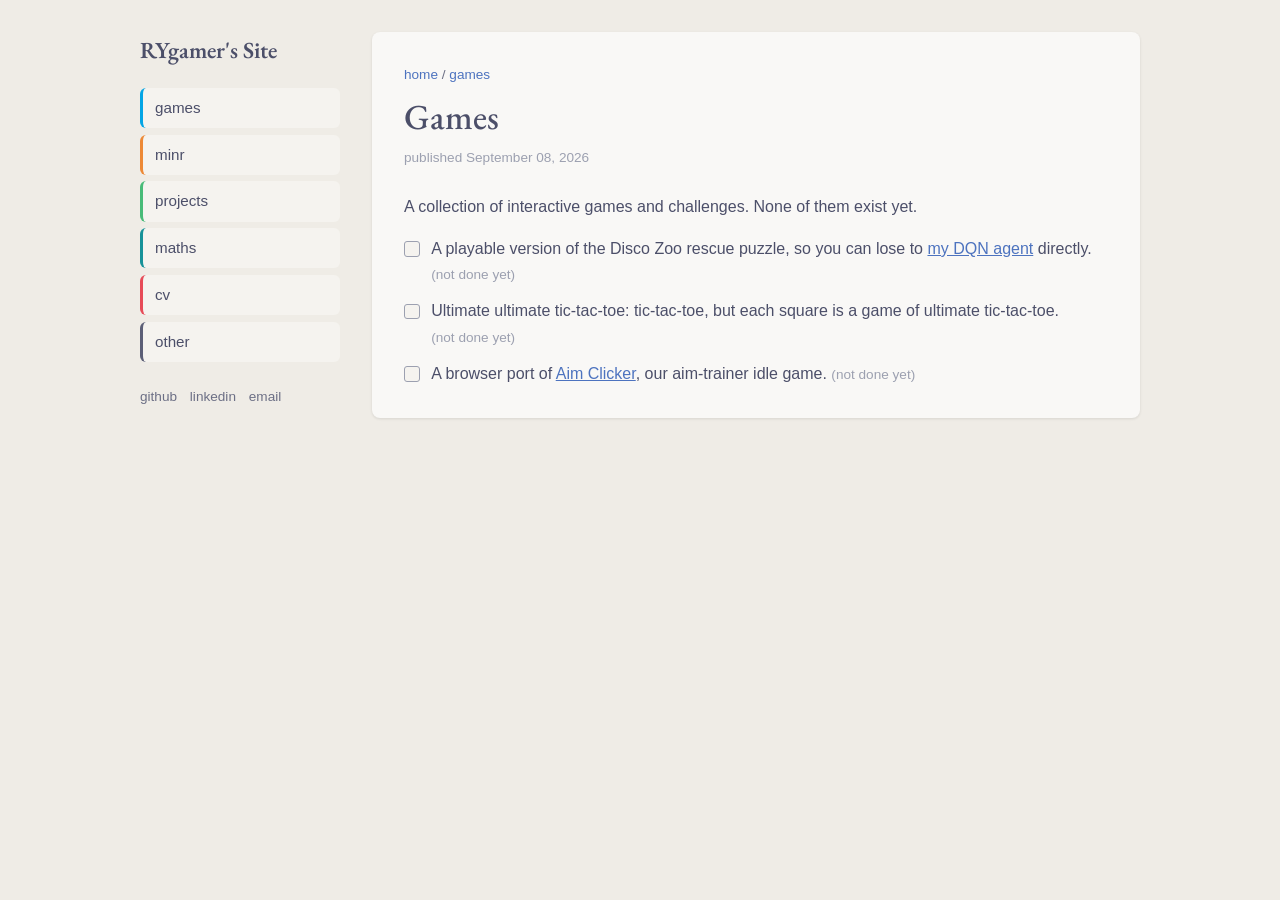
==== games/index.html @ 6bca953f "Restructure the homepage into a sectioned site with everything to-do Replace the portfolio landing p" ====
<!doctype html>
<html lang="en">
  <head>
    <meta charset="UTF-8" />
    <meta name="viewport" content="width=device-width, initial-scale=1.0" />
    <title>Games | RYgamer's Site</title>
    <link rel="icon" href="data:image/svg+xml,%3Csvg xmlns='http://www.w3.org/2000/svg' viewBox='0 0 16 16'%3E%3Crect width='16' height='16' rx='3' fill='%234c4f69'/%3E%3Crect x='3' y='3' width='4.5' height='4.5' fill='%2304a5e5'/%3E%3Crect x='8.5' y='3' width='4.5' height='4.5' fill='%23f7f7f5'/%3E%3Crect x='3' y='8.5' width='4.5' height='4.5' fill='%23f7f7f5'/%3E%3Crect x='8.5' y='8.5' width='4.5' height='4.5' fill='%23ed8936'/%3E%3C/svg%3E" />
    <link rel="preconnect" href="https://fonts.googleapis.com" />
    <link rel="preconnect" href="https://fonts.gstatic.com" crossorigin />
    <link rel="stylesheet" href="https://fonts.googleapis.com/css2?family=EB+Garamond:wght@400;500;600&display=swap" />
    <link rel="stylesheet" href="/site.css" />
  </head>

  <body>
    <div class="layout">
      <div class="sidebar">
        <a href="/" class="site-title">RYgamer's Site</a>
        <nav>
          <ul class="nav-list">
            <li><a href="/games/" class="nav-link" style="border-left: 3px solid var(--blue)">games</a></li>
            <li><a href="/minr/" class="nav-link" style="border-left: 3px solid var(--yellow)">minr</a></li>
            <li><a href="/projects/" class="nav-link" style="border-left: 3px solid var(--lime)">projects</a></li>
            <li><a href="/maths/" class="nav-link" style="border-left: 3px solid var(--teal)">maths</a></li>
            <li><a href="/portfolio/" class="nav-link" style="border-left: 3px solid var(--maroon)">cv</a></li>
            <li><a href="/other/" class="nav-link" style="border-left: 3px solid var(--subtext-b)">other</a></li>
          </ul>
        </nav>
        <div class="social-icons">
          <a href="https://github.com/rysanders18">github</a>
          <a href="https://www.linkedin.com/in/ryansanders18">linkedin</a>
          <a href="mailto:ryanpatrick535@gmail.com">email</a>
        </div>
      </div>

      <main class="main-content">
        <header>
          <div class="path"><a href="/">home</a> <span> / </span><a href="/games/">games</a></div>
          <h1 class="title">Games</h1>
          <div class="metadata"><span>published September 08, 2026</span></div>
        </header>
        <p>A collection of interactive games and challenges. None of them exist yet.</p>
        <ul class="todo-list">
          <li>A playable version of the Disco Zoo rescue puzzle, so you can lose to <a href="https://github.com/rysanders18/disco-zoo-rl">my DQN agent</a> directly. <span class="todo-tag">(not done yet)</span></li>
          <li>Ultimate ultimate tic-tac-toe: tic-tac-toe, but each square is a game of ultimate tic-tac-toe. <span class="todo-tag">(not done yet)</span></li>
          <li>A browser port of <a href="https://github.com/rysanders18/Aim-Clicker">Aim Clicker</a>, our aim-trainer idle game. <span class="todo-tag">(not done yet)</span></li>
        </ul>
      </main>
    </div>
  </body>
</html>
---- site.css ----
/* Site-wide stylesheet for the sectioned site (homepage + section pages).
   The tool pages keep styles.css; /portfolio/ keeps portfolio.css.
   Colors are Catppuccin Latte (MIT). */

:root {
  --purple: #936be5;
  --maroon: #e74b58;
  --yellow: #ed8936;
  --lime: #48bb78;
  --teal: #179299;
  --blue: #04a5e5;
  --text: #4c4f69;
  --link: #4d73bf;
  --subtext-b: #5c5f77;
  --subtext-a: #6c6f85;
  --overlay-a: #9ca0b0;
  --surface-a: #ccd0da;
  --base: hsl(40, 23%, 97%);
  --mantle: hsl(40, 22%, 95%);
  --crust: hsl(40, 21%, 92%);
  --serif: "EB Garamond", Garamond, Georgia, serif;
  --sans: "Lucida Sans", "Lucida Grande", "Lucida Sans Unicode", Geneva,
    Verdana, sans-serif;
  color-scheme: light;
}

* {
  box-sizing: border-box;
}

body {
  margin: 0;
  background: var(--crust);
  color: var(--text);
  font-family: var(--sans);
  font-size: 16px;
  line-height: 1.6;
}

.layout {
  display: flex;
  justify-content: center;
  align-items: flex-start;
  gap: 2rem;
  padding: 2rem 1rem 4rem;
}

/* Sidebar */

.sidebar {
  width: 200px;
  flex-shrink: 0;
  position: sticky;
  top: 2rem;
}

.site-title {
  display: block;
  font-family: var(--serif);
  font-size: 1.44rem;
  font-weight: 600;
  color: var(--text);
  text-decoration: none;
  margin-bottom: 1.2rem;
}

.site-title:hover {
  color: #000;
}

.nav-list {
  list-style: none;
  margin: 0 0 1.5rem;
  padding: 0;
  display: flex;
  flex-direction: column;
  gap: 0.4rem;
}

.nav-link {
  display: block;
  padding: 0.5rem 0.75rem;
  color: var(--text);
  background: var(--mantle);
  text-decoration: none;
  border-radius: 6px;
  font-size: 0.95rem;
  transition: transform 0.15s ease, background 0.15s ease;
}

.nav-link:hover {
  background: var(--base);
  color: #000;
  transform: translateX(2%);
}

.social-icons {
  display: flex;
  flex-wrap: wrap;
  gap: 0.3rem 0.8rem;
  font-size: 0.85rem;
}

.social-icons a {
  color: var(--subtext-a);
  text-decoration: none;
}

.social-icons a:hover {
  color: var(--text);
  text-decoration: underline;
}

/* Main content card */

.main-content {
  width: 768px;
  max-width: 100%;
  background: var(--base);
  border-radius: 8px;
  padding: 2rem;
  box-shadow: 0 1px 3px rgba(0, 0, 0, 0.1);
}

.path {
  font-size: 0.85rem;
  color: var(--subtext-a);
}

.path a {
  color: var(--subtext-a);
  text-decoration: none;
}

.path a:hover {
  color: var(--text);
  text-decoration: underline;
}

.title {
  font-family: var(--serif);
  font-size: 2.2rem;
  font-weight: 500;
  margin: 0.2rem 0 0.1rem;
  color: var(--text);
}

.metadata {
  font-size: 0.85rem;
  color: var(--overlay-a);
  margin-bottom: 1.6rem;
}

.main-content a {
  color: var(--link);
}

/* Uncompleted items */

.todo-list {
  list-style: none;
  padding: 0;
  margin: 0;
  display: flex;
  flex-direction: column;
  gap: 0.7rem;
}

.todo-list li {
  padding-left: 1.7rem;
  position: relative;
}

.todo-list li::before {
  content: "";
  position: absolute;
  left: 0;
  top: 0.35em;
  width: 0.85em;
  height: 0.85em;
  border: 1.5px solid var(--overlay-a);
  border-radius: 3px;
  background: var(--mantle);
}

.todo-tag {
  color: var(--overlay-a);
  font-size: 0.85rem;
  white-space: nowrap;
}

/* Small screens: sidebar stacks above content */

@media (max-width: 839px) {
  .layout {
    flex-direction: column;
    align-items: stretch;
    gap: 1.2rem;
    padding: 1.2rem 0.8rem 3rem;
  }

  .sidebar {
    position: static;
    width: 100%;
  }

  .nav-list {
    flex-direction: row;
    flex-wrap: wrap;
  }

  .main-content {
    width: 100%;
    padding: 1.5rem 1.2rem;
  }
}
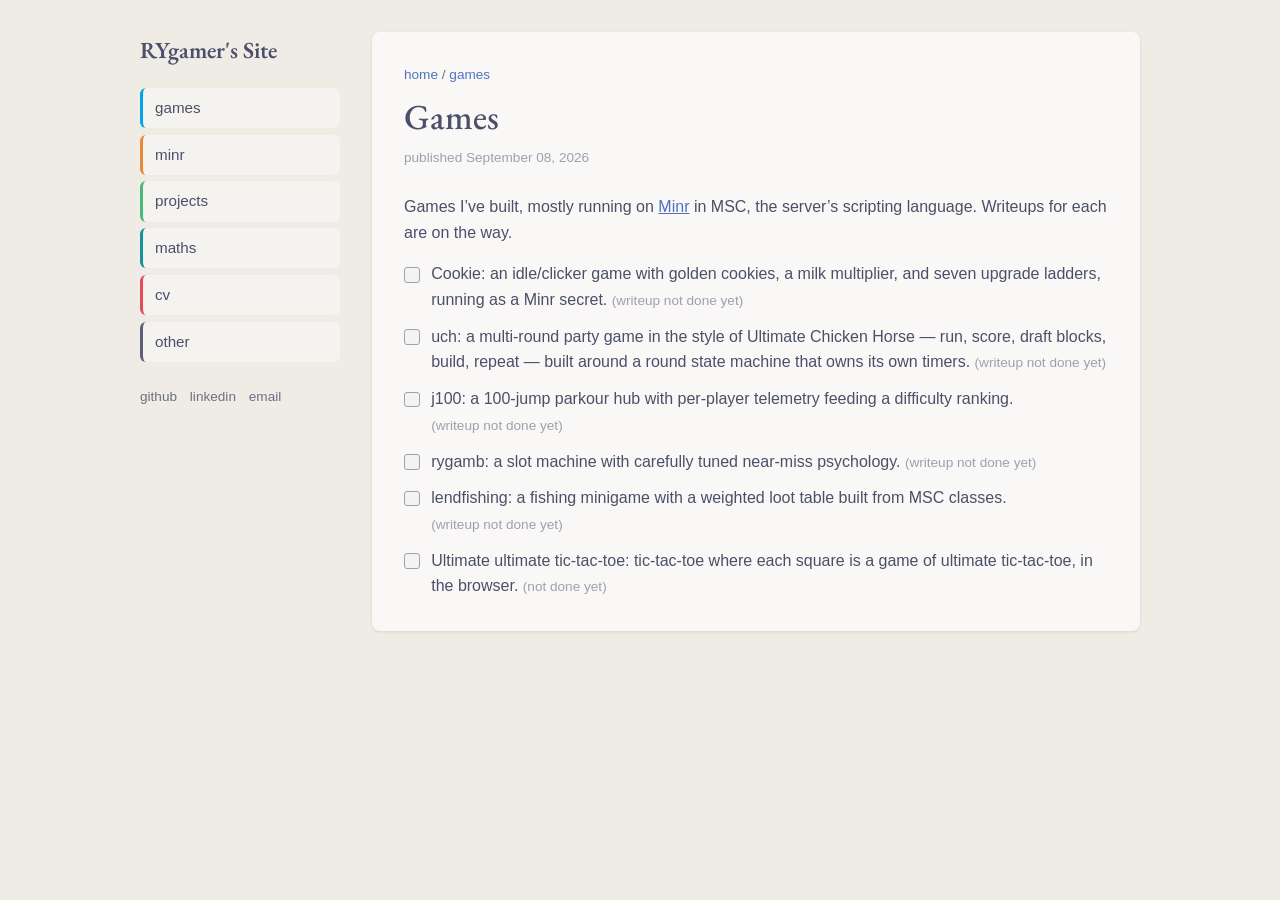
==== commit f80299a4: "Fill the sections with the Minr scripts work Most items across games, minr, projects, and maths now " ====
--- a/games/index.html
+++ b/games/index.html
@@ -38,11 +38,14 @@
           <h1 class="title">Games</h1>
           <div class="metadata"><span>published September 08, 2026</span></div>
         </header>
-        <p>A collection of interactive games and challenges. None of them exist yet.</p>
+        <p>Games I&rsquo;ve built, mostly running on <a href="https://forums.minr.org/">Minr</a> in MSC, the server&rsquo;s scripting language. Writeups for each are on the way.</p>
         <ul class="todo-list">
-          <li>A playable version of the Disco Zoo rescue puzzle, so you can lose to <a href="https://github.com/rysanders18/disco-zoo-rl">my DQN agent</a> directly. <span class="todo-tag">(not done yet)</span></li>
-          <li>Ultimate ultimate tic-tac-toe: tic-tac-toe, but each square is a game of ultimate tic-tac-toe. <span class="todo-tag">(not done yet)</span></li>
-          <li>A browser port of <a href="https://github.com/rysanders18/Aim-Clicker">Aim Clicker</a>, our aim-trainer idle game. <span class="todo-tag">(not done yet)</span></li>
+          <li>Cookie: an idle/clicker game with golden cookies, a milk multiplier, and seven upgrade ladders, running as a Minr secret. <span class="todo-tag">(writeup not done yet)</span></li>
+          <li>uch: a multi-round party game in the style of Ultimate Chicken Horse &mdash; run, score, draft blocks, build, repeat &mdash; built around a round state machine that owns its own timers. <span class="todo-tag">(writeup not done yet)</span></li>
+          <li>j100: a 100-jump parkour hub with per-player telemetry feeding a difficulty ranking. <span class="todo-tag">(writeup not done yet)</span></li>
+          <li>rygamb: a slot machine with carefully tuned near-miss psychology. <span class="todo-tag">(writeup not done yet)</span></li>
+          <li>lendfishing: a fishing minigame with a weighted loot table built from MSC classes. <span class="todo-tag">(writeup not done yet)</span></li>
+          <li>Ultimate ultimate tic-tac-toe: tic-tac-toe where each square is a game of ultimate tic-tac-toe, in the browser. <span class="todo-tag">(not done yet)</span></li>
         </ul>
       </main>
     </div>
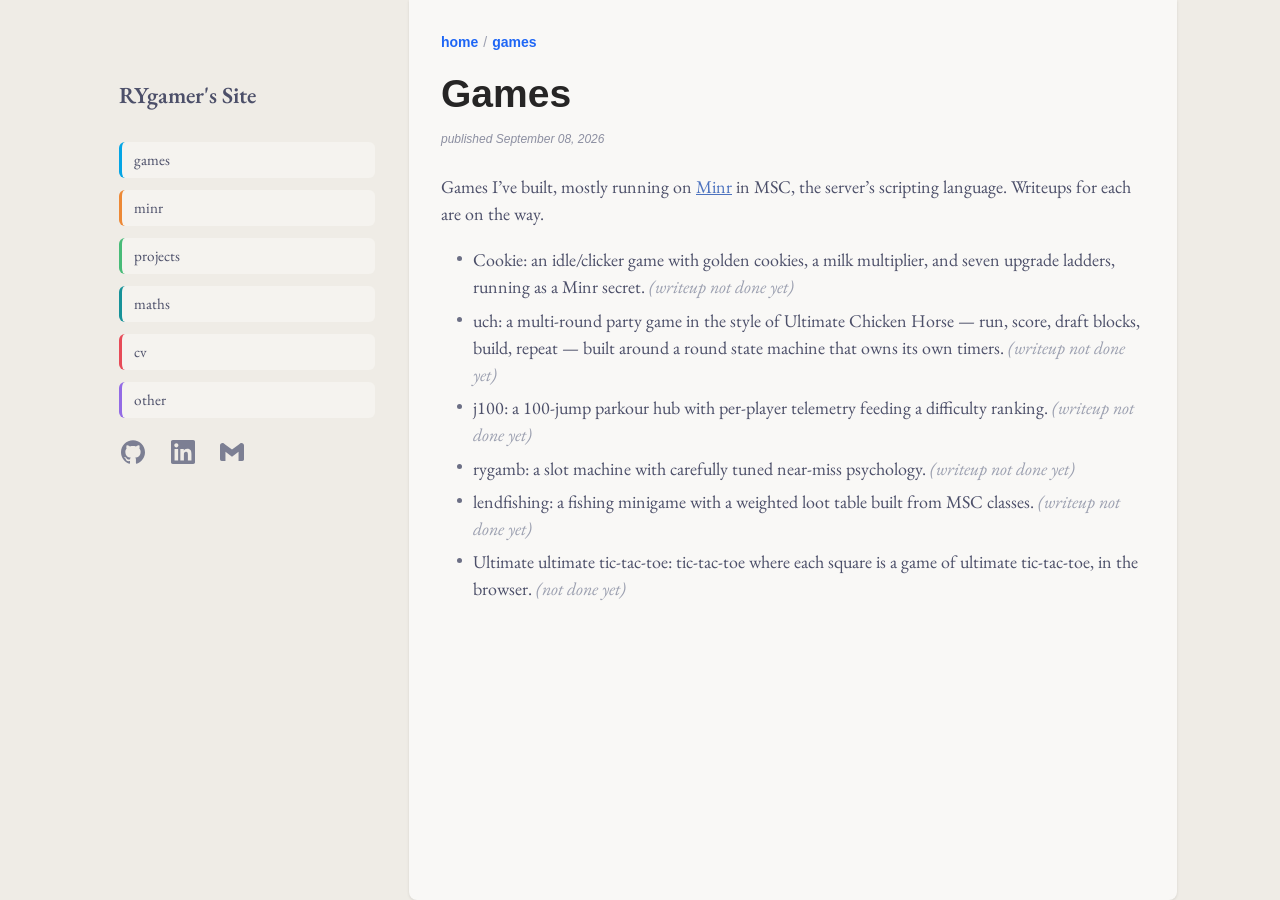
==== commit fab7b8a6: "Match the reference site's appearance much more closely Serif body text at 18px under a sans-serif h" ====
--- a/games/index.html
+++ b/games/index.html
@@ -7,39 +7,41 @@
     <link rel="icon" href="data:image/svg+xml,%3Csvg xmlns='http://www.w3.org/2000/svg' viewBox='0 0 16 16'%3E%3Crect width='16' height='16' rx='3' fill='%234c4f69'/%3E%3Crect x='3' y='3' width='4.5' height='4.5' fill='%2304a5e5'/%3E%3Crect x='8.5' y='3' width='4.5' height='4.5' fill='%23f7f7f5'/%3E%3Crect x='3' y='8.5' width='4.5' height='4.5' fill='%23f7f7f5'/%3E%3Crect x='8.5' y='8.5' width='4.5' height='4.5' fill='%23ed8936'/%3E%3C/svg%3E" />
     <link rel="preconnect" href="https://fonts.googleapis.com" />
     <link rel="preconnect" href="https://fonts.gstatic.com" crossorigin />
-    <link rel="stylesheet" href="https://fonts.googleapis.com/css2?family=EB+Garamond:wght@400;500;600&display=swap" />
+    <link rel="stylesheet" href="https://fonts.googleapis.com/css2?family=EB+Garamond:ital,wght@0,400;0,500;0,600;0,700;1,400;1,500&display=swap" />
     <link rel="stylesheet" href="/site.css" />
   </head>
 
   <body>
-    <div class="layout">
-      <div class="sidebar">
-        <a href="/" class="site-title">RYgamer's Site</a>
+    <div class="shell">
+      <div class="side-rail">
+        <div class="masthead"><a href="/">RYgamer's Site</a></div>
         <nav>
-          <ul class="nav-list">
-            <li><a href="/games/" class="nav-link" style="border-left: 3px solid var(--blue)">games</a></li>
-            <li><a href="/minr/" class="nav-link" style="border-left: 3px solid var(--yellow)">minr</a></li>
-            <li><a href="/projects/" class="nav-link" style="border-left: 3px solid var(--lime)">projects</a></li>
-            <li><a href="/maths/" class="nav-link" style="border-left: 3px solid var(--teal)">maths</a></li>
-            <li><a href="/portfolio/" class="nav-link" style="border-left: 3px solid var(--maroon)">cv</a></li>
-            <li><a href="/other/" class="nav-link" style="border-left: 3px solid var(--subtext-b)">other</a></li>
+          <ul>
+            <li><a href="/games/" class="pill" style="border-left: 3px solid var(--blue)">games</a></li>
+            <li><a href="/minr/" class="pill" style="border-left: 3px solid var(--yellow)">minr</a></li>
+            <li><a href="/projects/" class="pill" style="border-left: 3px solid var(--lime)">projects</a></li>
+            <li><a href="/maths/" class="pill" style="border-left: 3px solid var(--teal)">maths</a></li>
+            <li><a href="/portfolio/" class="pill" style="border-left: 3px solid var(--maroon)">cv</a></li>
+            <li><a href="/other/" class="pill" style="border-left: 3px solid var(--purple)">other</a></li>
           </ul>
         </nav>
-        <div class="social-icons">
-          <a href="https://github.com/rysanders18">github</a>
-          <a href="https://www.linkedin.com/in/ryansanders18">linkedin</a>
-          <a href="mailto:ryanpatrick535@gmail.com">email</a>
+        <div class="elsewhere">
+          <a href="https://github.com/rysanders18" aria-label="GitHub"><svg viewBox="0 0 24 24" role="img"><path d="M12 .297c-6.63 0-12 5.373-12 12 0 5.303 3.438 9.8 8.205 11.385.6.113.82-.258.82-.577 0-.285-.01-1.04-.015-2.04-3.338.724-4.042-1.61-4.042-1.61C4.422 18.07 3.633 17.7 3.633 17.7c-1.087-.744.084-.729.084-.729 1.205.084 1.838 1.236 1.838 1.236 1.07 1.835 2.809 1.305 3.495.998.108-.776.417-1.305.76-1.605-2.665-.3-5.466-1.332-5.466-5.93 0-1.31.465-2.38 1.235-3.22-.135-.303-.54-1.523.105-3.176 0 0 1.005-.322 3.3 1.23.96-.267 1.98-.399 3-.405 1.02.006 2.04.138 3 .405 2.28-1.552 3.285-1.23 3.285-1.23.645 1.653.24 2.873.12 3.176.765.84 1.23 1.91 1.23 3.22 0 4.61-2.805 5.625-5.475 5.92.42.36.81 1.096.81 2.22 0 1.606-.015 2.896-.015 3.286 0 .315.21.69.825.57C20.565 22.092 24 17.592 24 12.297c0-6.627-5.373-12-12-12"/></svg></a>
+          <a href="https://www.linkedin.com/in/ryansanders18" aria-label="LinkedIn"><svg viewBox="0 0 24 24" role="img"><path d="M20.447 20.452h-3.554v-5.569c0-1.328-.027-3.037-1.852-3.037-1.853 0-2.136 1.445-2.136 2.939v5.667H9.351V9h3.414v1.561h.046c.477-.9 1.637-1.85 3.37-1.85 3.601 0 4.267 2.37 4.267 5.455v6.286zM5.337 7.433c-1.144 0-2.063-.926-2.063-2.065 0-1.138.92-2.063 2.063-2.063 1.14 0 2.064.925 2.064 2.063 0 1.139-.925 2.065-2.064 2.065zm1.782 13.019H3.555V9h3.564v11.452zM22.225 0H1.771C.792 0 0 .774 0 1.729v20.542C0 23.227.792 24 1.771 24h20.451C23.2 24 24 23.227 24 22.271V1.729C24 .774 23.2 0 22.222 0h.003z"/></svg></a>
+          <a href="mailto:ryanpatrick535@gmail.com" aria-label="Email"><svg viewBox="0 0 24 24" role="img"><path d="M24 5.457v13.909c0 .904-.732 1.636-1.636 1.636h-3.819V11.73L12 16.64l-6.545-4.91v9.273H1.636A1.636 1.636 0 0 1 0 19.366V5.457c0-2.023 2.309-3.178 3.927-1.964L5.455 4.64 12 9.548l6.545-4.91 1.528-1.145C21.69 2.28 24 3.434 24 5.457z"/></svg></a>
         </div>
       </div>
 
-      <main class="main-content">
-        <header>
-          <div class="path"><a href="/">home</a> <span> / </span><a href="/games/">games</a></div>
-          <h1 class="title">Games</h1>
-          <div class="metadata"><span>published September 08, 2026</span></div>
+      <div class="gap"></div>
+
+      <main class="reading-panel">
+        <header class="page-top">
+          <div class="crumbs"><a href="/">home</a><span class="sep">/</span><a href="/games/">games</a></div>
+          <h1>Games</h1>
+          <div class="dateline">published September 08, 2026</div>
         </header>
         <p>Games I&rsquo;ve built, mostly running on <a href="https://forums.minr.org/">Minr</a> in MSC, the server&rsquo;s scripting language. Writeups for each are on the way.</p>
-        <ul class="todo-list">
+        <ul>
           <li>Cookie: an idle/clicker game with golden cookies, a milk multiplier, and seven upgrade ladders, running as a Minr secret. <span class="todo-tag">(writeup not done yet)</span></li>
           <li>uch: a multi-round party game in the style of Ultimate Chicken Horse &mdash; run, score, draft blocks, build, repeat &mdash; built around a round state machine that owns its own timers. <span class="todo-tag">(writeup not done yet)</span></li>
           <li>j100: a 100-jump parkour hub with per-player telemetry feeding a difficulty ranking. <span class="todo-tag">(writeup not done yet)</span></li>
@@ -48,6 +50,9 @@
           <li>Ultimate ultimate tic-tac-toe: tic-tac-toe where each square is a game of ultimate tic-tac-toe, in the browser. <span class="todo-tag">(not done yet)</span></li>
         </ul>
       </main>
+
+      <div class="gap right"></div>
+      <div class="side-rail right"></div>
     </div>
   </body>
 </html>
--- a/site.css
+++ b/site.css
@@ -1,6 +1,9 @@
-/* Site-wide stylesheet for the sectioned site (homepage + section pages).
-   The tool pages keep styles.css; /portfolio/ keeps portfolio.css.
-   Colors are Catppuccin Latte (MIT). */
+/* Stylesheet for the homepage and section pages, written from scratch for
+   this site. The look: a warm grey field with a raised 768px reading panel
+   that scrolls internally, a quiet sidebar of pill links on the left, serif
+   body text under a small sans-serif header block.
+   Colors are Catppuccin Latte (MIT). The tool pages keep styles.css and
+   /portfolio/ keeps portfolio.css. */
 
 :root {
   --purple: #936be5;
@@ -9,19 +12,20 @@
   --lime: #48bb78;
   --teal: #179299;
   --blue: #04a5e5;
-  --text: #4c4f69;
+  --darkblue: #1e66f5;
+  --ink: #4c4f69;
   --link: #4d73bf;
-  --subtext-b: #5c5f77;
-  --subtext-a: #6c6f85;
-  --overlay-a: #9ca0b0;
-  --surface-a: #ccd0da;
-  --base: hsl(40, 23%, 97%);
-  --mantle: hsl(40, 22%, 95%);
-  --crust: hsl(40, 21%, 92%);
+  --quiet: #6c6f85;
+  --quieter: #8c8fa1;
+  --faint: #9ca0b0;
+  --edge: #ccd0da;
+  --panel: hsl(40, 23%, 97%);
+  --pill: hsl(40, 22%, 95%);
+  --field: hsl(40, 21%, 92%);
   --serif: "EB Garamond", Garamond, Georgia, serif;
   --sans: "Lucida Sans", "Lucida Grande", "Lucida Sans Unicode", Geneva,
     Verdana, sans-serif;
-  color-scheme: light;
+  --mono: "Cascadia Code", "Cascadia Mono", ui-monospace, Consolas, monospace;
 }
 
 * {
@@ -30,187 +34,269 @@
 
 body {
   margin: 0;
-  background: var(--crust);
-  color: var(--text);
-  font-family: var(--sans);
-  font-size: 16px;
-  line-height: 1.6;
-}
-
-.layout {
+  height: 100vh;
+  overflow: hidden;
+  background: var(--field);
+  color: var(--ink);
+  font-family: var(--serif);
+  font-size: 18px;
+}
+
+/* The page is one viewport-high row: sidebar, reading panel, empty right
+   rail for symmetry on wide screens. Only the panel scrolls. */
+
+.shell {
   display: flex;
   justify-content: center;
-  align-items: flex-start;
-  gap: 2rem;
-  padding: 2rem 1rem 4rem;
+  height: 100vh;
+}
+
+.side-rail {
+  width: 288px;
+  flex: 0 1 auto;
+  padding: 1rem;
+}
+
+.side-rail.right {
+  padding: 0;
+}
+
+.shell > .gap {
+  flex: 0 1 18px;
+}
+
+.reading-panel {
+  width: 768px;
+  max-width: 100%;
+  flex-shrink: 0;
+  height: 100vh;
+  overflow-y: scroll;
+  background: var(--panel);
+  border-radius: 0 0 8px 8px;
+  padding: 2rem;
+  box-shadow: 0 1px 3px rgba(0, 0, 0, 0.1);
 }
 
 /* Sidebar */
 
-.sidebar {
-  width: 200px;
-  flex-shrink: 0;
-  position: sticky;
-  top: 2rem;
-}
-
-.site-title {
-  display: block;
-  font-family: var(--serif);
+.masthead {
+  margin: 4rem 0 1rem;
+  padding-bottom: 1rem;
+}
+
+.masthead a {
   font-size: 1.44rem;
   font-weight: 600;
-  color: var(--text);
+  color: var(--ink);
   text-decoration: none;
-  margin-bottom: 1.2rem;
-}
-
-.site-title:hover {
+}
+
+.masthead a:hover {
   color: #000;
 }
 
-.nav-list {
+.side-rail nav ul {
   list-style: none;
-  margin: 0 0 1.5rem;
+  margin: 0;
   padding: 0;
-  display: flex;
-  flex-direction: column;
-  gap: 0.4rem;
-}
-
-.nav-link {
+}
+
+.side-rail nav li + li {
+  margin-top: 0.75rem;
+}
+
+.pill {
   display: block;
   padding: 0.5rem 0.75rem;
-  color: var(--text);
-  background: var(--mantle);
+  font-size: 0.95rem;
+  color: var(--ink);
+  background: var(--pill);
+  border-radius: 6px;
   text-decoration: none;
-  border-radius: 6px;
-  font-size: 0.95rem;
-  transition: transform 0.15s ease, background 0.15s ease;
-}
-
-.nav-link:hover {
-  background: var(--base);
+  transition: background 0.15s ease, padding-left 0.15s ease;
+}
+
+.pill:hover {
+  background: var(--panel);
   color: #000;
-  transform: translateX(2%);
-}
-
-.social-icons {
+  padding-left: 0.95rem;
+}
+
+.elsewhere {
   display: flex;
-  flex-wrap: wrap;
-  gap: 0.3rem 0.8rem;
-  font-size: 0.85rem;
-}
-
-.social-icons a {
-  color: var(--subtext-a);
+  gap: 1.35rem;
+  padding: 0.5rem 0;
+  margin-top: 0.75rem;
+}
+
+.elsewhere a {
+  color: #7c7f93;
+  display: inline-flex;
+  padding: 2px;
+}
+
+.elsewhere a:hover {
+  color: var(--ink);
+}
+
+.elsewhere svg {
+  width: 24px;
+  height: 24px;
+  fill: currentColor;
+}
+
+/* Page header block: small sans-serif breadcrumb, big sans-serif title,
+   tiny italic date. The serif starts below it. */
+
+.page-top {
+  font-family: var(--sans);
+  line-height: 1.5;
+  margin-bottom: 1.6rem;
+}
+
+.crumbs {
+  font-size: 14px;
+  color: #585b70;
+}
+
+.reading-panel .crumbs a {
+  color: var(--darkblue);
+  font-weight: bold;
   text-decoration: none;
 }
 
-.social-icons a:hover {
-  color: var(--text);
+.reading-panel .crumbs a:hover {
   text-decoration: underline;
 }
 
-/* Main content card */
-
-.main-content {
-  width: 768px;
-  max-width: 100%;
-  background: var(--base);
+.crumbs .sep {
+  color: var(--faint);
+  margin: 0 5px;
+}
+
+.page-top h1 {
+  font-family: var(--sans);
+  font-size: 2.44rem;
+  font-weight: bold;
+  color: #262525;
+  margin: 6px 0;
+  padding-top: 6px;
+  letter-spacing: 0;
+}
+
+.dateline {
+  font-size: 12px;
+  font-style: italic;
+  color: var(--quieter);
+}
+
+/* Body copy */
+
+.reading-panel p {
+  margin: 1.2rem 0;
+  line-height: 1.5;
+}
+
+.reading-panel a {
+  color: var(--link);
+  text-decoration: underline;
+  text-decoration-thickness: 1px;
+  transition: color 0.2s ease;
+}
+
+.reading-panel a:hover {
+  color: var(--blue);
+  text-decoration: none;
+}
+
+.reading-panel code {
+  font-family: var(--mono);
+  font-size: 0.9rem;
+  background: var(--field);
   border-radius: 8px;
-  padding: 2rem;
-  box-shadow: 0 1px 3px rgba(0, 0, 0, 0.1);
-}
-
-.path {
-  font-size: 0.85rem;
-  color: var(--subtext-a);
-}
-
-.path a {
-  color: var(--subtext-a);
-  text-decoration: none;
-}
-
-.path a:hover {
-  color: var(--text);
-  text-decoration: underline;
-}
-
-.title {
-  font-family: var(--serif);
-  font-size: 2.2rem;
-  font-weight: 500;
-  margin: 0.2rem 0 0.1rem;
-  color: var(--text);
-}
-
-.metadata {
-  font-size: 0.85rem;
-  color: var(--overlay-a);
-  margin-bottom: 1.6rem;
-}
-
-.main-content a {
-  color: var(--link);
-}
-
-/* Uncompleted items */
-
-.todo-list {
+  padding: 0 0.2rem;
+}
+
+/* Item lists: small round dot markers instead of default bullets */
+
+.reading-panel ul {
   list-style: none;
-  padding: 0;
-  margin: 0;
-  display: flex;
-  flex-direction: column;
-  gap: 0.7rem;
-}
-
-.todo-list li {
-  padding-left: 1.7rem;
+  margin: 0.8rem 0;
+  padding-left: 2rem;
+  line-height: 1.5;
+}
+
+.reading-panel li {
+  margin: 0.4rem 0;
   position: relative;
 }
 
-.todo-list li::before {
+.reading-panel li::before {
   content: "";
   position: absolute;
-  left: 0;
-  top: 0.35em;
-  width: 0.85em;
-  height: 0.85em;
-  border: 1.5px solid var(--overlay-a);
-  border-radius: 3px;
-  background: var(--mantle);
+  left: -1rem;
+  top: 0.55em;
+  width: 5px;
+  height: 5px;
+  border-radius: 50%;
+  background: var(--quiet);
 }
 
 .todo-tag {
-  color: var(--overlay-a);
-  font-size: 0.85rem;
-  white-space: nowrap;
-}
-
-/* Small screens: sidebar stacks above content */
-
-@media (max-width: 839px) {
-  .layout {
+  color: var(--faint);
+  font-style: italic;
+}
+
+/* Narrower screens: give up the rails before touching the panel */
+
+@media (max-width: 1439px) {
+  .side-rail.right,
+  .shell > .gap.right {
+    display: none;
+  }
+}
+
+@media (max-width: 1139px) {
+  .shell {
     flex-direction: column;
-    align-items: stretch;
-    gap: 1.2rem;
-    padding: 1.2rem 0.8rem 3rem;
-  }
-
-  .sidebar {
-    position: static;
+    align-items: center;
+    height: auto;
+    overflow: visible;
+  }
+
+  body {
+    overflow: auto;
+  }
+
+  .side-rail {
     width: 100%;
-  }
-
-  .nav-list {
-    flex-direction: row;
+    max-width: 768px;
+    padding: 0.8rem 1rem 0;
+  }
+
+  .masthead {
+    margin: 0.4rem 0;
+    padding-bottom: 0.4rem;
+  }
+
+  .side-rail nav ul {
+    display: flex;
     flex-wrap: wrap;
-  }
-
-  .main-content {
-    width: 100%;
-    padding: 1.5rem 1.2rem;
-  }
-}
+    gap: 0.5rem;
+  }
+
+  .side-rail nav li + li {
+    margin-top: 0;
+  }
+
+  .elsewhere {
+    display: none;
+  }
+
+  .reading-panel {
+    height: auto;
+    min-height: 70vh;
+    margin-top: 0.8rem;
+    padding: 1.5rem 1rem 6rem;
+  }
+}
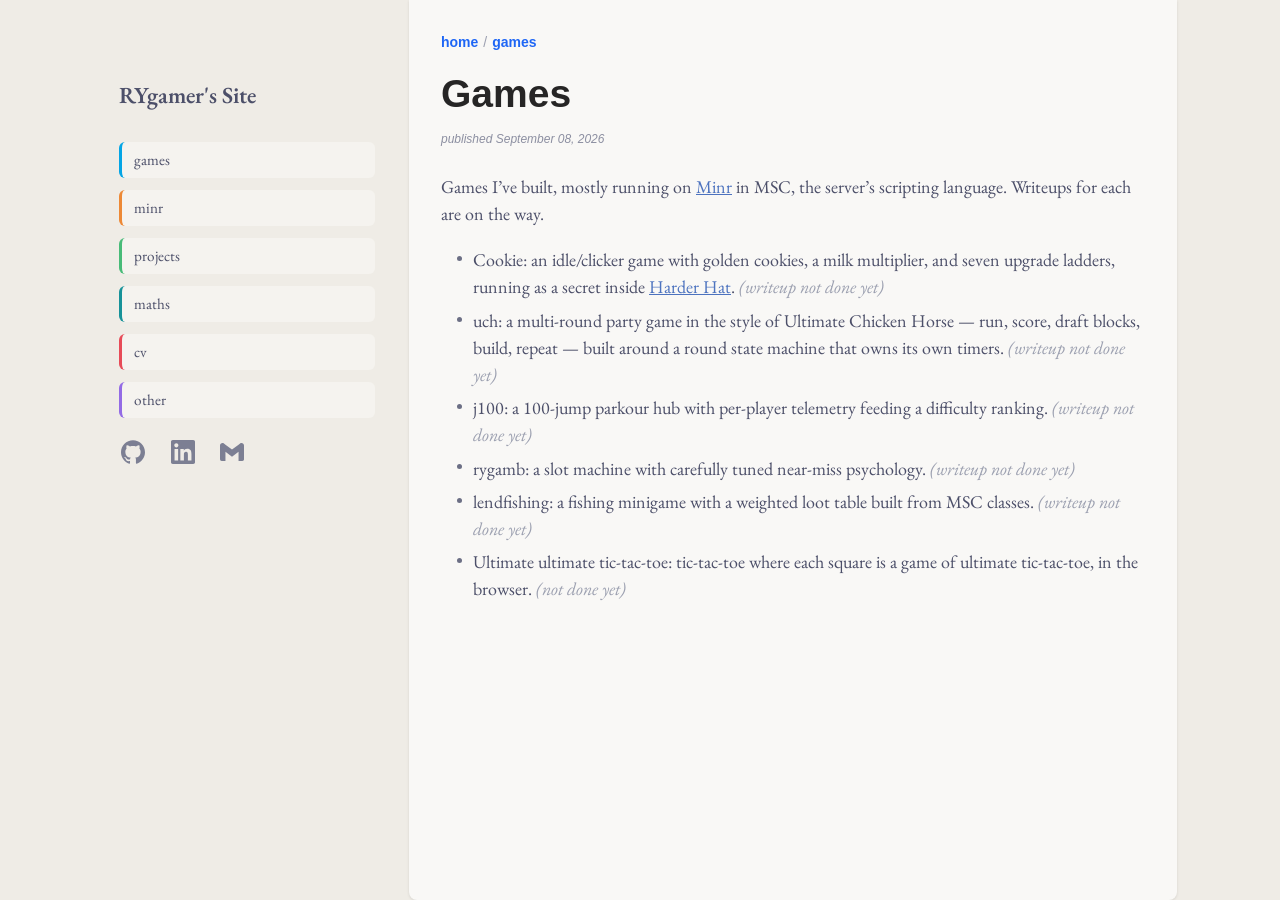
==== commit b95d9390: "Move Harder Hat to projects and give it its due Harder Hat leads the projects page with the real num" ====
--- a/games/index.html
+++ b/games/index.html
@@ -42,7 +42,7 @@
         </header>
         <p>Games I&rsquo;ve built, mostly running on <a href="https://forums.minr.org/">Minr</a> in MSC, the server&rsquo;s scripting language. Writeups for each are on the way.</p>
         <ul>
-          <li>Cookie: an idle/clicker game with golden cookies, a milk multiplier, and seven upgrade ladders, running as a Minr secret. <span class="todo-tag">(writeup not done yet)</span></li>
+          <li>Cookie: an idle/clicker game with golden cookies, a milk multiplier, and seven upgrade ladders, running as a secret inside <a href="/projects/">Harder Hat</a>. <span class="todo-tag">(writeup not done yet)</span></li>
           <li>uch: a multi-round party game in the style of Ultimate Chicken Horse &mdash; run, score, draft blocks, build, repeat &mdash; built around a round state machine that owns its own timers. <span class="todo-tag">(writeup not done yet)</span></li>
           <li>j100: a 100-jump parkour hub with per-player telemetry feeding a difficulty ranking. <span class="todo-tag">(writeup not done yet)</span></li>
           <li>rygamb: a slot machine with carefully tuned near-miss psychology. <span class="todo-tag">(writeup not done yet)</span></li>
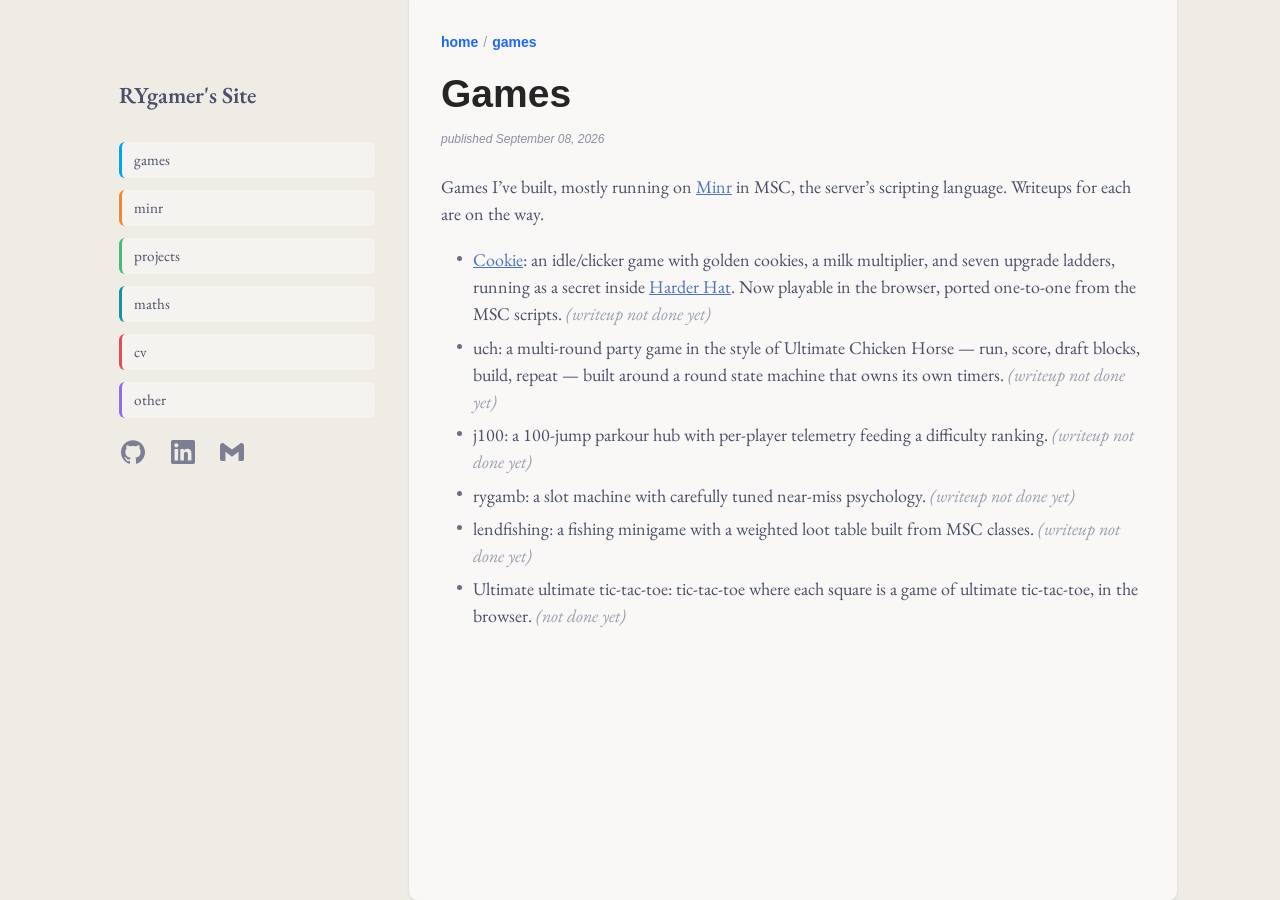
==== commit cf7cc79c: "Add a browser port of the Harder Hat cookie clicker New self-contained page at /games/cookie/ that r" ====
--- a/games/index.html
+++ b/games/index.html
@@ -42,7 +42,7 @@
         </header>
         <p>Games I&rsquo;ve built, mostly running on <a href="https://forums.minr.org/">Minr</a> in MSC, the server&rsquo;s scripting language. Writeups for each are on the way.</p>
         <ul>
-          <li>Cookie: an idle/clicker game with golden cookies, a milk multiplier, and seven upgrade ladders, running as a secret inside <a href="/projects/">Harder Hat</a>. <span class="todo-tag">(writeup not done yet)</span></li>
+          <li><a href="/games/cookie/">Cookie</a>: an idle/clicker game with golden cookies, a milk multiplier, and seven upgrade ladders, running as a secret inside <a href="/projects/">Harder Hat</a>. Now playable in the browser, ported one-to-one from the MSC scripts. <span class="todo-tag">(writeup not done yet)</span></li>
           <li>uch: a multi-round party game in the style of Ultimate Chicken Horse &mdash; run, score, draft blocks, build, repeat &mdash; built around a round state machine that owns its own timers. <span class="todo-tag">(writeup not done yet)</span></li>
           <li>j100: a 100-jump parkour hub with per-player telemetry feeding a difficulty ranking. <span class="todo-tag">(writeup not done yet)</span></li>
           <li>rygamb: a slot machine with carefully tuned near-miss psychology. <span class="todo-tag">(writeup not done yet)</span></li>
